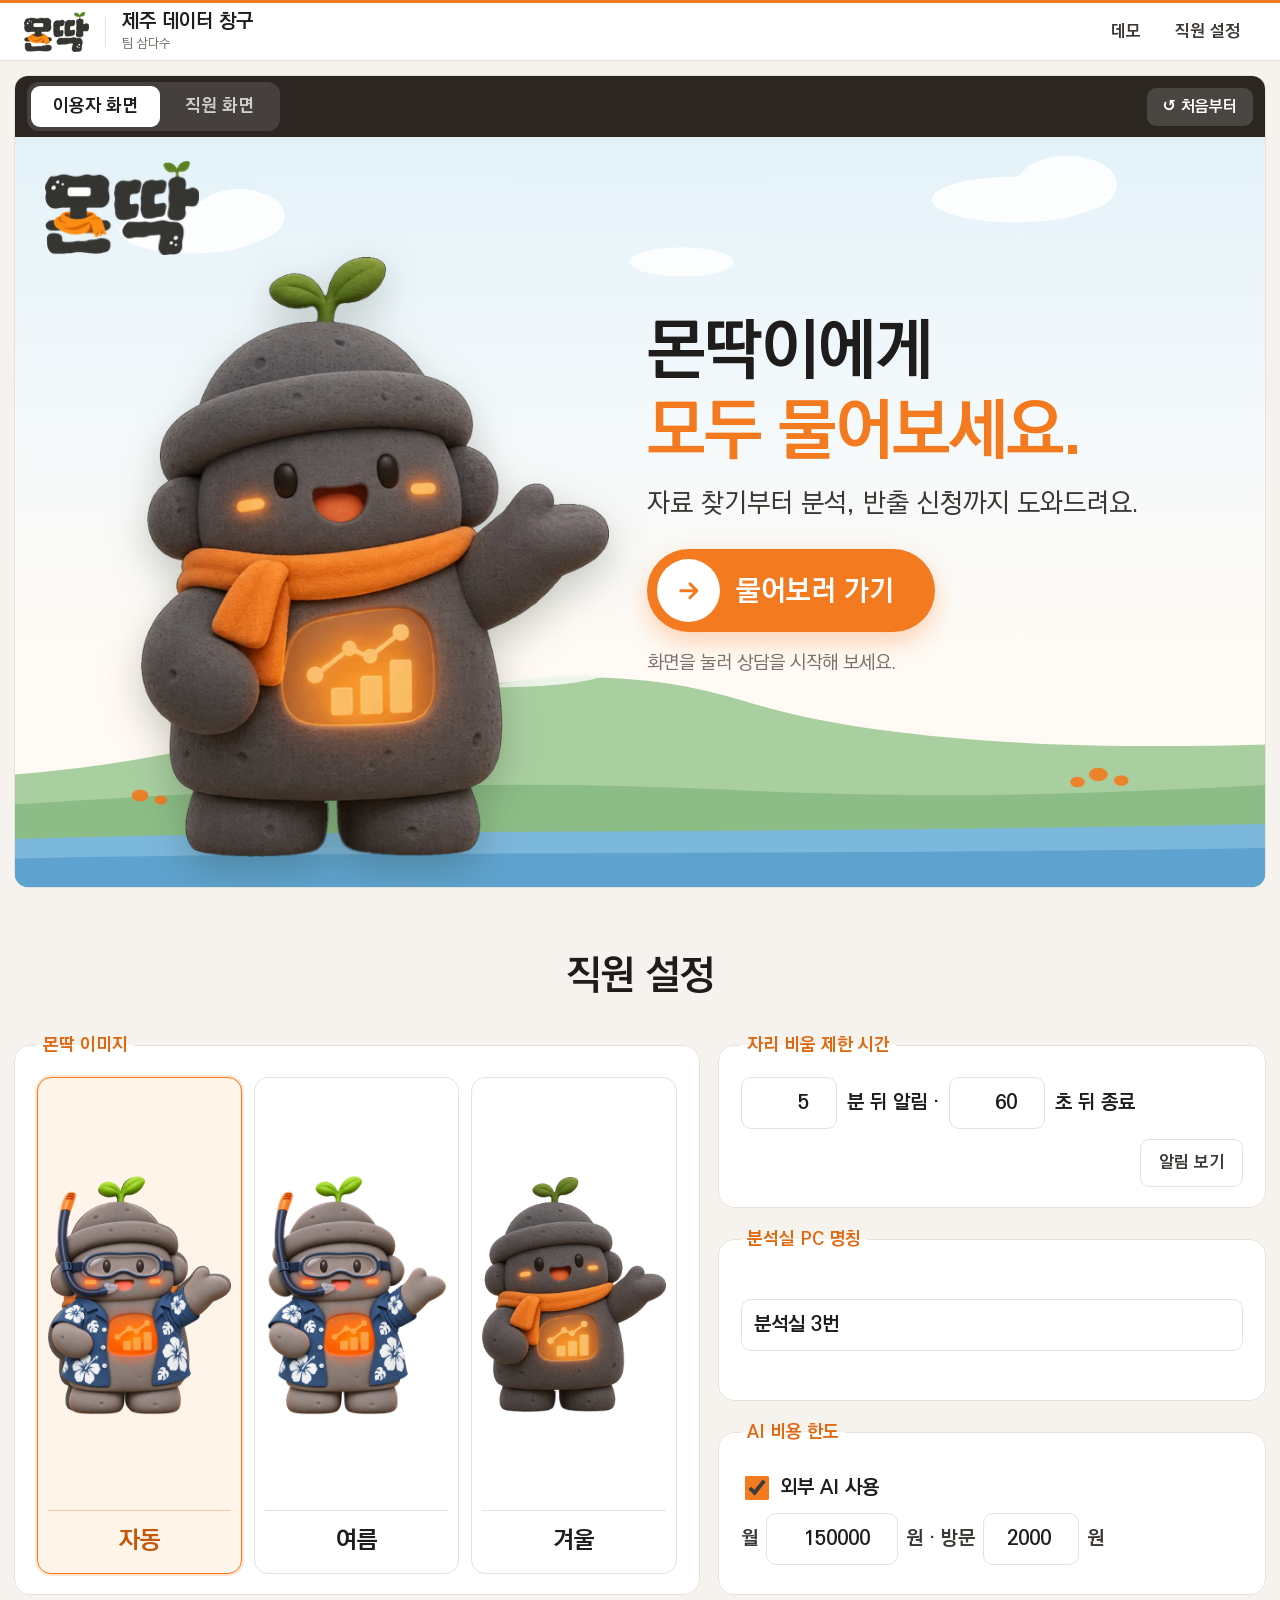
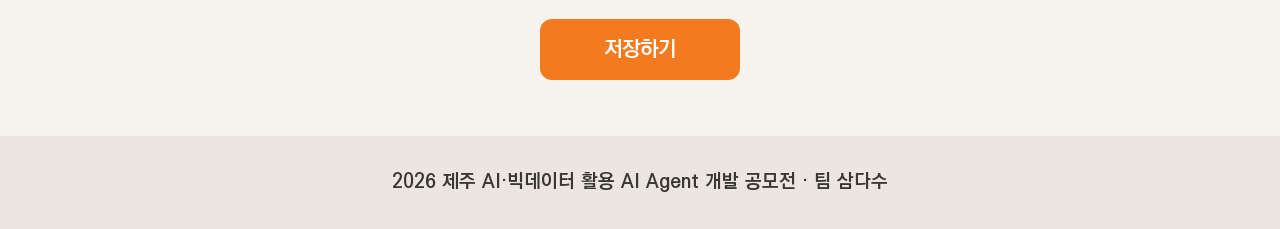
==== index.html @ b8651977 "창 이름: 제주 삼다수팀 Demo" ====
<!doctype html>
<html lang="ko">
<head>
<meta charset="utf-8">
<meta name="viewport" content="width=device-width,initial-scale=1">
<title>제주 삼다수팀 Demo</title>
<link rel="icon" href="assets/mascot-profile.png">
<link rel="stylesheet" href="site.css?v=11c91c16">
</head>
<body>
<header class="top">
  <a class="home-logo" href="#demo"><img src="assets/logo-64.png" srcset="assets/logo-64.png 1x, assets/logo-128.png 2x" alt="몬딱"></a>
  <div class="bar"></div>
  <div class="ttl"><b>제주 데이터 창구</b><span>팀 삼다수</span></div>
  <nav><a href="#demo">데모</a><a href="#settings">직원 설정</a></nav>
</header>

<section class="demo" id="demo">
  <div class="screen" id="screen">
    <div class="shead">
      <div class="seg" role="tablist">
        <button class="on" data-tab="visitor" role="tab">이용자 화면</button>
        <button data-tab="staff" role="tab">직원 화면<span class="badge hide" id="badge">0</span></button>
      </div>
      <button class="reset" id="reset">↺ 처음부터</button>
    </div>
    <div class="scaler" id="scaler">
      <iframe id="f-visitor" src="visitor.html" title="몬딱 이용자 화면"></iframe>
      <iframe id="f-staff" class="hide" src="staff.html" title="몬딱 직원 화면"></iframe>
    </div>
    <div class="alert hide" id="alert" role="alertdialog" aria-label="몬딱 새 문의">
      <div class="pic"><img src="assets/mascot-small.png" alt=""></div>
      <div class="body">
        <span class="pill">몬딱 새 문의</span>
        <div class="seat" id="al-seat"></div>
        <dl><div><dt>찾는 것</dt><dd id="al-want"></dd></div><div><dt>상황</dt><dd id="al-why"></dd></div></dl>
        <div class="btns"><button class="open" id="al-open">열기</button><button class="shut" id="al-shut">닫기</button></div>
      </div>
    </div>
    <div class="toast" id="toast" role="status"></div>
  </div>
</section>

<div class="wrap">
  <section class="settings" id="settings">
    <h2>직원 설정</h2>
    <form class="set-grid" id="set-form">
      <fieldset>
        <legend>몬딱 이미지</legend>
        <div class="mascots">
          <label class="mcard"><input type="radio" name="mascot" value="auto" checked><span class="mimg auto"><img class="a-base" src="assets/mascot-winter.png" alt=""><img class="a-summer" src="assets/mascot-summer.png" alt=""></span><b>자동</b></label>
          <label class="mcard"><input type="radio" name="mascot" value="summer"><span class="mimg"><img src="assets/mascot-summer.png" alt=""></span><b>여름</b></label>
          <label class="mcard"><input type="radio" name="mascot" value="winter"><span class="mimg"><img src="assets/mascot-winter.png" alt=""></span><b>겨울</b></label>
        </div>
      </fieldset>
      <div class="set-col">
        <fieldset>
          <legend>자리 비움 제한 시간</legend>
          <p class="line"><input type="number" name="idle_min" min="1" max="120" value="5" aria-label="알림까지 분">분 뒤 알림 · <input type="number" name="idle_sec" min="10" max="600" value="60" aria-label="종료까지 초">초 뒤 종료
            <button type="button" class="ghost" id="idle-now">알림 보기</button></p>
        </fieldset>
        <fieldset>
          <legend>분석실 PC 명칭</legend>
          <p class="line"><input type="text" name="seat" value="분석실 3번" maxlength="20" aria-label="자리 이름"></p>
        </fieldset>
        <fieldset>
          <legend>AI 비용 한도</legend>
          <p class="line"><label class="check"><input type="checkbox" name="ai" checked>외부 AI 사용</label>
            <span class="money">월 <input type="number" name="monthly" value="150000" step="10000" min="0" aria-label="월 한도">원 · 방문 <input type="number" name="visit" value="2000" step="500" min="0" aria-label="방문 한도">원</span></p>
        </fieldset>
      </div>
      <div class="set-foot"><button class="save" type="submit" id="set-save" aria-live="polite">저장하기</button></div>
    </form>
  </section>
</div>

<footer>
  <p class="c">2026 제주 AI·빅데이터 활용 AI Agent 개발 공모전 · 팀 삼다수</p>
</footer>

<script src="data.js?v=cb9f3511"></script>
<script src="site.js?v=36b14e9c"></script>
</body>
</html>
---- site.css ----
/* 몬딱 데모 페이지(바깥 틀): 평평하고 깔끔하게 — 얇은 테두리, 그림자 없음, 글은 꼭 필요한 것만. 색·글꼴은 몬딱 화면과 같게 */
@font-face{font-family:"MD KoPub";src:url("assets/fonts/KoPubWorldDotum-Medium.ttf") format("truetype");font-weight:100 599;font-display:swap}
@font-face{font-family:"MD KoPub";src:url("assets/fonts/KoPubWorldDotum-Bold.ttf") format("truetype");font-weight:600 900;font-display:swap}
:root{--o:#f47a1f;--o2:#e2680f;--ol:#fde7d4;--ol2:#fff4ea;--ink:#1f1d1b;--ink2:#3b3733;--sub:#7a726b;--line:#e8e1d9;--bg:#f6f3ee;--dark:#2b2622}
*{box-sizing:border-box}
html{scroll-behavior:smooth}
body{margin:0;font-family:"MD KoPub","KoPubWorld돋움체 Medium","Malgun Gothic","Apple SD Gothic Neo",system-ui,sans-serif;color:var(--ink);
  background:var(--bg);font-size:16px;line-height:1.5;word-break:keep-all}
.hide{display:none!important}
button{font-family:inherit}

/* 위쪽 줄 */
.top{position:sticky;top:0;z-index:30;height:61px;display:flex;align-items:center;gap:16px;padding:0 24px;background:rgba(255,255,255,.96);
  border-top:3px solid var(--o);border-bottom:1px solid var(--line)}
.home-logo img{height:40px;display:block}
.top .bar{width:1px;height:30px;background:var(--line)}
.ttl b{display:block;font-size:20px;font-weight:800;line-height:1.2;color:var(--ink)}
.ttl span{display:block;font-size:13px;color:var(--sub)}
.top nav{margin-left:auto;display:flex;gap:2px}
.top nav a{text-decoration:none;color:var(--ink2);font-weight:700;font-size:17px;padding:8px 16px;border-radius:9px}
.top nav a:hover{background:#f3efea}

/* 첫 화면: 데모 */
.demo{display:grid;grid-template-columns:minmax(0,1fr);gap:14px;padding:14px;max-width:1560px;margin:0 auto;align-items:stretch;scroll-margin-top:61px}

.screen{position:relative;border:1px solid var(--line);border-radius:14px;background:#fff;overflow:hidden;display:flex;flex-direction:column;min-width:0}
.shead{display:flex;align-items:center;gap:10px;padding:9px 12px;background:var(--dark)}
.seg{display:inline-flex;background:rgba(255,255,255,.12);border-radius:10px;padding:3px;gap:2px}
.seg button{all:unset;cursor:pointer;display:inline-flex;align-items:center;gap:6px;font-size:15.5px;font-weight:800;color:rgba(255,255,255,.75);padding:7px 16px;border-radius:8px}
.seg button.on{background:#fff;color:var(--ink)}
.seg button:focus-visible,.reset:focus-visible{outline:2px solid #fff;outline-offset:2px}
.badge{font-size:12px;font-weight:800;color:#fff;background:#e0442f;border-radius:999px;padding:0 7px;line-height:18px}
.reset{all:unset;cursor:pointer;margin-left:auto;font-size:14.5px;font-weight:700;color:#fff;background:rgba(255,255,255,.14);border-radius:8px;padding:7px 12px}
.reset:hover{background:rgba(255,255,255,.24)}
.scaler{position:relative;width:100%;overflow:hidden;background:#fff}
.scaler iframe{position:absolute;left:0;top:0;border:0;transform-origin:0 0;background:#fff}

/* 직원 PC 알림 창(프로그램의 알림 창과 같은 모양) */
.alert{position:absolute;right:18px;bottom:18px;z-index:5;width:min(580px,calc(100% - 36px));display:grid;grid-template-columns:auto minmax(0,1fr);gap:16px;align-items:center;
  background:#fff;border:1px solid var(--line);border-radius:18px;padding:22px 26px;box-shadow:0 22px 54px rgba(0,0,0,.32);animation:none}
@keyframes al-pop{0%{transform:translateY(16px) scale(.96);opacity:.6}100%{transform:none;opacity:1}}
@keyframes al-flash{0%{box-shadow:0 0 0 0 rgba(244,122,31,.55),0 22px 54px rgba(0,0,0,.32);background:#fff4ea}70%{box-shadow:0 0 0 12px rgba(244,122,31,0),0 22px 54px rgba(0,0,0,.32);background:#fff}100%{box-shadow:0 0 0 0 rgba(244,122,31,0),0 22px 54px rgba(0,0,0,.32);background:#fff}}
.alert .pic{width:124px;height:124px;border-radius:50%;background:#fff3e9;display:grid;place-items:center}
.alert .pic img{height:118px}
.alert .pill{display:inline-block;font-size:16px;font-weight:800;color:#fff;background:var(--o);border-radius:999px;padding:4px 14px}
.alert .seat{font-size:31px;font-weight:800;color:#c3570a;margin:3px 0 2px}
.alert dl{margin:0;display:grid;gap:2px}
.alert dl div{display:grid;grid-template-columns:64px minmax(0,1fr);gap:8px;font-size:18px}
.alert dt{font-weight:800;color:#4a4440}
.alert dd{margin:0;font-weight:700;overflow:hidden;text-overflow:ellipsis;white-space:nowrap}
.alert dl div:last-child dd{color:#c45206}
.alert .btns{display:flex;gap:10px;margin-top:14px}
.alert button{all:unset;cursor:pointer;font-weight:800;font-size:19px;border-radius:12px;padding:11px 34px;text-align:center}
.alert .open{background:var(--o);color:#fff}
.alert .open:hover{background:var(--o2)}
.alert .shut{border:1px solid #ded6ce;background:#fff}
.toast{position:absolute;left:50%;top:62px;transform:translate(-50%,-8px);z-index:6;background:var(--dark);color:#fff;border-radius:999px;padding:9px 20px;font-size:15px;font-weight:700;
  opacity:0;pointer-events:none;transition:.22s;max-width:calc(100% - 40px);white-space:nowrap}
.toast.show{opacity:1;transform:translate(-50%,0);pointer-events:auto;cursor:pointer}

/* 직원 설정 */
.wrap{max-width:1120px;margin:0 auto;padding:44px 14px 56px}
.settings{scroll-margin-top:80px}
.settings h2{margin:0 0 22px;text-align:center;font-size:34px;font-weight:800;letter-spacing:-.02em}
.set-grid{display:grid;grid-template-columns:minmax(0,1fr) minmax(0,1fr);gap:14px}
.set-col{display:grid;gap:14px}
fieldset{margin:0;border:1px solid var(--line);border-radius:14px;padding:14px 18px 16px;min-width:0;background:#fff}
legend{font-size:15px;font-weight:800;color:var(--o2);padding:0 6px}
.mascots{display:grid;grid-template-columns:repeat(3,minmax(0,1fr));gap:8px;height:100%}
.mcard{display:grid;justify-items:center;align-content:end;gap:4px;border:1px solid var(--line);border-radius:12px;padding:10px 6px;cursor:pointer;position:relative;background:#fff}
.mcard input{position:absolute;opacity:0;pointer-events:none}
.mcard:has(input:checked){border-color:var(--o);background:var(--ol2);box-shadow:0 0 0 2px var(--ol)}
.mcard:has(input:focus-visible){outline:3px solid #2f6fd0;outline-offset:2px}
.mimg{height:150px;display:flex;align-items:flex-end;justify-content:center;gap:2px}
.mimg img{height:146px;max-width:100%;object-fit:contain}
.mimg img+img{height:110px}
.mimg:has(img+img) img:first-child{height:110px}
.mcard b{font-size:17px;font-weight:800}
.line{margin:0;display:flex;align-items:center;gap:8px;flex-wrap:wrap;font-size:17px;font-weight:700}
input[type=number],input[type=text]{font:inherit;font-size:17px;font-weight:700;border:1px solid var(--line);border-radius:9px;padding:7px 10px;background:#fff;color:var(--ink)}
input[type=number]{width:84px;text-align:right}
input[name=monthly]{width:112px}
input[type=text]{width:100%}
input:focus{outline:none;border-color:var(--o);box-shadow:0 0 0 3px rgba(244,122,31,.15)}
.check{display:inline-flex;align-items:center;gap:8px;cursor:pointer;margin-right:8px}
.check input{width:20px;height:20px;accent-color:var(--o)}
.money{display:inline-flex;align-items:center;gap:8px;flex-wrap:wrap;color:var(--ink2)}
.ghost{all:unset;cursor:pointer;margin-left:auto;border:1px solid var(--line);background:#fff;color:var(--ink2);border-radius:9px;padding:7px 14px;font-weight:700;font-size:15px}
.ghost:hover{border-color:var(--o);color:var(--o2)}
.set-foot{grid-column:1/-1;display:flex;align-items:center;justify-content:center;gap:14px;flex-wrap:wrap;margin-top:6px}
.save{all:unset;cursor:pointer;background:var(--o);color:#fff;font-weight:800;font-size:18px;border-radius:10px;padding:12px 44px}
.save:hover{background:var(--o2)}
.save:focus-visible,.ghost:focus-visible{outline:3px solid #2f6fd0;outline-offset:2px}
#set-msg{font-weight:800;color:#2e9a5f}
#set-msg:empty{display:none}

footer{background:#ebe6df;padding:22px 16px;text-align:center;color:var(--ink2);font-size:14.5px}
footer p{margin:2px 0}
footer .c{color:var(--sub);font-size:13.5px}

@media (max-width:1100px){
  .demo{grid-template-columns:1fr}
  .set-grid{grid-template-columns:1fr}
}
@media (max-width:640px){
  .top{padding:0 12px;gap:10px}
  .ttl span,.top .bar{display:none}
  .top nav a{padding:8px 10px;font-size:15px}
  .alert{grid-template-columns:1fr}
  .alert .pic{display:none}
  .toast{white-space:normal;text-align:center}
}

/* 자동 그림: 위 여름(상반기) · 아래 기본(하반기) */
.mimg.auto{flex-direction:column;align-items:stretch;justify-content:center;gap:4px}
.mimg.auto .half{display:flex;align-items:center;justify-content:center;gap:8px;height:71px}
.mimg.auto .half img{height:70px;max-width:none}
.mimg.auto small{font-size:14px;font-weight:800;color:var(--o2);width:46px;text-align:left}
.mimg.auto img+img,.mimg.auto:has(img+img) img:first-child{height:70px}

/* 누르고 싶게: 알림 창 [열기] */
/* 직원이 답한 뒤 이용자 화면으로 돌아올 때 */
@keyframes site-in{from{opacity:.25}to{opacity:1}}
.fade-in{animation:site-in .22s ease-out}


/* 직원 설정: 전체를 크게(11/18 밤) — 몬딱 그림은 칸에 맞춰 비율 그대로 키움 */
.wrap{max-width:1320px}
.settings h2{font-size:40px;margin-bottom:26px}
@media (min-width:1101px){.set-grid{grid-template-columns:minmax(0,1.25fr) minmax(0,1fr)}}
.set-grid{gap:18px}
.set-col{gap:18px;grid-auto-rows:1fr}
.set-col fieldset{display:flex;flex-direction:column;justify-content:center}
fieldset{padding:18px 22px 20px;border-radius:16px}
legend{font-size:18px}
.mascots{gap:12px}
.mcard{padding:12px 8px 12px;gap:8px;border-radius:14px}
.mimg{height:260px;width:100%}
.mimg:not(.auto) img{height:100%;width:100%;max-width:100%;object-fit:contain}
.mimg.auto .half{height:127px;gap:10px}
.mimg.auto .half img,.mimg.auto img+img,.mimg.auto:has(img+img) img:first-child{height:126px;width:auto}
.mimg.auto small{font-size:17px;width:56px}
.mcard b{font-size:21px}
.line{font-size:20px;gap:10px}
input[type=number],input[type=text]{font-size:20px;padding:10px 12px;border-radius:10px}
input[type=number]{width:96px}
input[name=monthly]{width:132px}
.check input{width:24px;height:24px}
.ghost{font-size:17px;padding:10px 18px}
.save{font-size:21px;padding:15px 60px;border-radius:12px}
.save{min-width:200px;text-align:center;box-sizing:border-box}
.save.done{background:#2e9a5f}
@media (max-width:640px){
  .mimg{height:170px}
  .mimg.auto .half{height:82px;gap:4px}
  .mimg.auto .half img,.mimg.auto img+img,.mimg.auto:has(img+img) img:first-child{height:80px}
  .mimg.auto small{font-size:13px;width:40px}
  .mcard b{font-size:18px}
}

/* 화면 위 단추(이용자 화면·직원 화면·처음부터): 크게 */
.shead{padding:12px 16px;gap:14px}
.seg{border-radius:14px;padding:5px;gap:4px}
.seg button{font-size:21px;padding:12px 30px;border-radius:11px;gap:8px}
.badge{font-size:15px;line-height:24px;padding:0 9px}
.reset{font-size:19px;padding:12px 22px;border-radius:11px}
@media (max-width:640px){.seg button{font-size:16px;padding:9px 14px}.reset{font-size:15px;padding:9px 12px}}
.mcard{align-content:center}
footer{padding:30px 16px}footer .c{font-size:19px;font-weight:700;color:var(--ink2)}

/* 몬딱 그림 칸 정리(11/18 밤): 이름은 맨 아래 크게, 그림은 가운데 같은 크기, 자동은 위아래 칸을 은은하게 나눔 */
.mcard{display:flex;flex-direction:column;align-items:stretch;align-content:normal;gap:0;padding:12px 10px 0}
.mimg,.mimg.auto{flex:1;height:auto;min-height:270px;width:auto;display:flex;align-items:center;justify-content:center}
.mimg:not(.auto) img{height:240px;width:100%;max-width:100%;object-fit:contain}
.mcard b{display:block;text-align:center;font-size:24px;font-weight:800;padding:12px 0 14px;margin-top:10px;border-top:1px solid var(--line)}
.mcard:has(input:checked) b{border-top-color:#f3c9a3;color:#c3570a}
.mimg.auto{flex-direction:column;align-items:stretch;justify-content:stretch;gap:6px}
.mimg.auto .half{flex:1;height:auto;display:grid;grid-template-columns:minmax(0,1fr) auto;align-items:center;gap:6px;padding:4px 10px 4px 4px;border-radius:12px}
.mimg.auto .half:first-child{background:rgba(70,150,210,.08)}
.mimg.auto .half:last-child{background:rgba(120,110,100,.07)}
.mimg.auto .half img,.mimg.auto img+img,.mimg.auto:has(img+img) img:first-child{height:118px;width:100%;object-fit:contain}
.mimg.auto small{font-size:19px;font-weight:800;width:auto;color:var(--o2)}
@media (max-width:640px){
  .mimg,.mimg.auto{min-height:170px}
  .mimg:not(.auto) img{height:150px}
  .mimg.auto .half img,.mimg.auto img+img,.mimg.auto:has(img+img) img:first-child{height:72px}
  .mimg.auto small{font-size:13px}
  .mcard b{font-size:18px;padding:8px 0 10px}
}
/* 알림 창 [열기]: 살짝 작아졌다 커지기 */
#al-open{animation:site-squeeze 1.1s ease-in-out infinite}

/* 자동: 기본 그림부터 여름 그림과 번갈아 바뀜(칸 나누지 않음) */
.mimg.auto{position:relative;display:block;flex:1;min-height:270px;gap:0}
.mimg.auto img,.mimg.auto img+img,.mimg.auto:has(img+img) img:first-child{position:absolute;inset:0;margin:auto;height:240px;width:100%;object-fit:contain}
.mimg.auto .a-base{animation:auto-base 2.8s ease-in-out infinite}
.mimg.auto .a-summer{animation:auto-summer 2.8s ease-in-out infinite}
@keyframes auto-base{0%,42%{opacity:1}50%,92%{opacity:0}100%{opacity:1}}
@keyframes auto-summer{0%,42%{opacity:0}50%,92%{opacity:1}100%{opacity:0}}
@media (max-width:640px){.mimg.auto{min-height:170px}.mimg.auto img,.mimg.auto img+img,.mimg.auto:has(img+img) img:first-child{height:150px}}
/* [열기]: 글씨가 번지지 않게 가장자리만 들어왔다 나감 */
@keyframes site-squeeze{0%,100%{clip-path:inset(-40px round 12px)}50%{clip-path:inset(4px round 12px)}}
/* 직원 알림: 화면 틀이 아니라 브라우저 창 오른쪽 아래 끝에(실제 PC 알림처럼) */
.alert{position:fixed;right:20px;bottom:20px;z-index:50}
/* 화면 위 단추 줄: 조금 낮고 좁게(데모 화면이 더 위로 올라오게) */
.shead{padding:6px 12px;gap:10px}
.seg{border-radius:12px;padding:4px;gap:3px}
.seg button{font-size:18px;padding:7px 22px;border-radius:9px}
.reset{font-size:16px;padding:7px 16px;border-radius:9px}
.alert dt{text-align:center}          /* 찾는 것·상황 이름표를 칸 가운데로 */
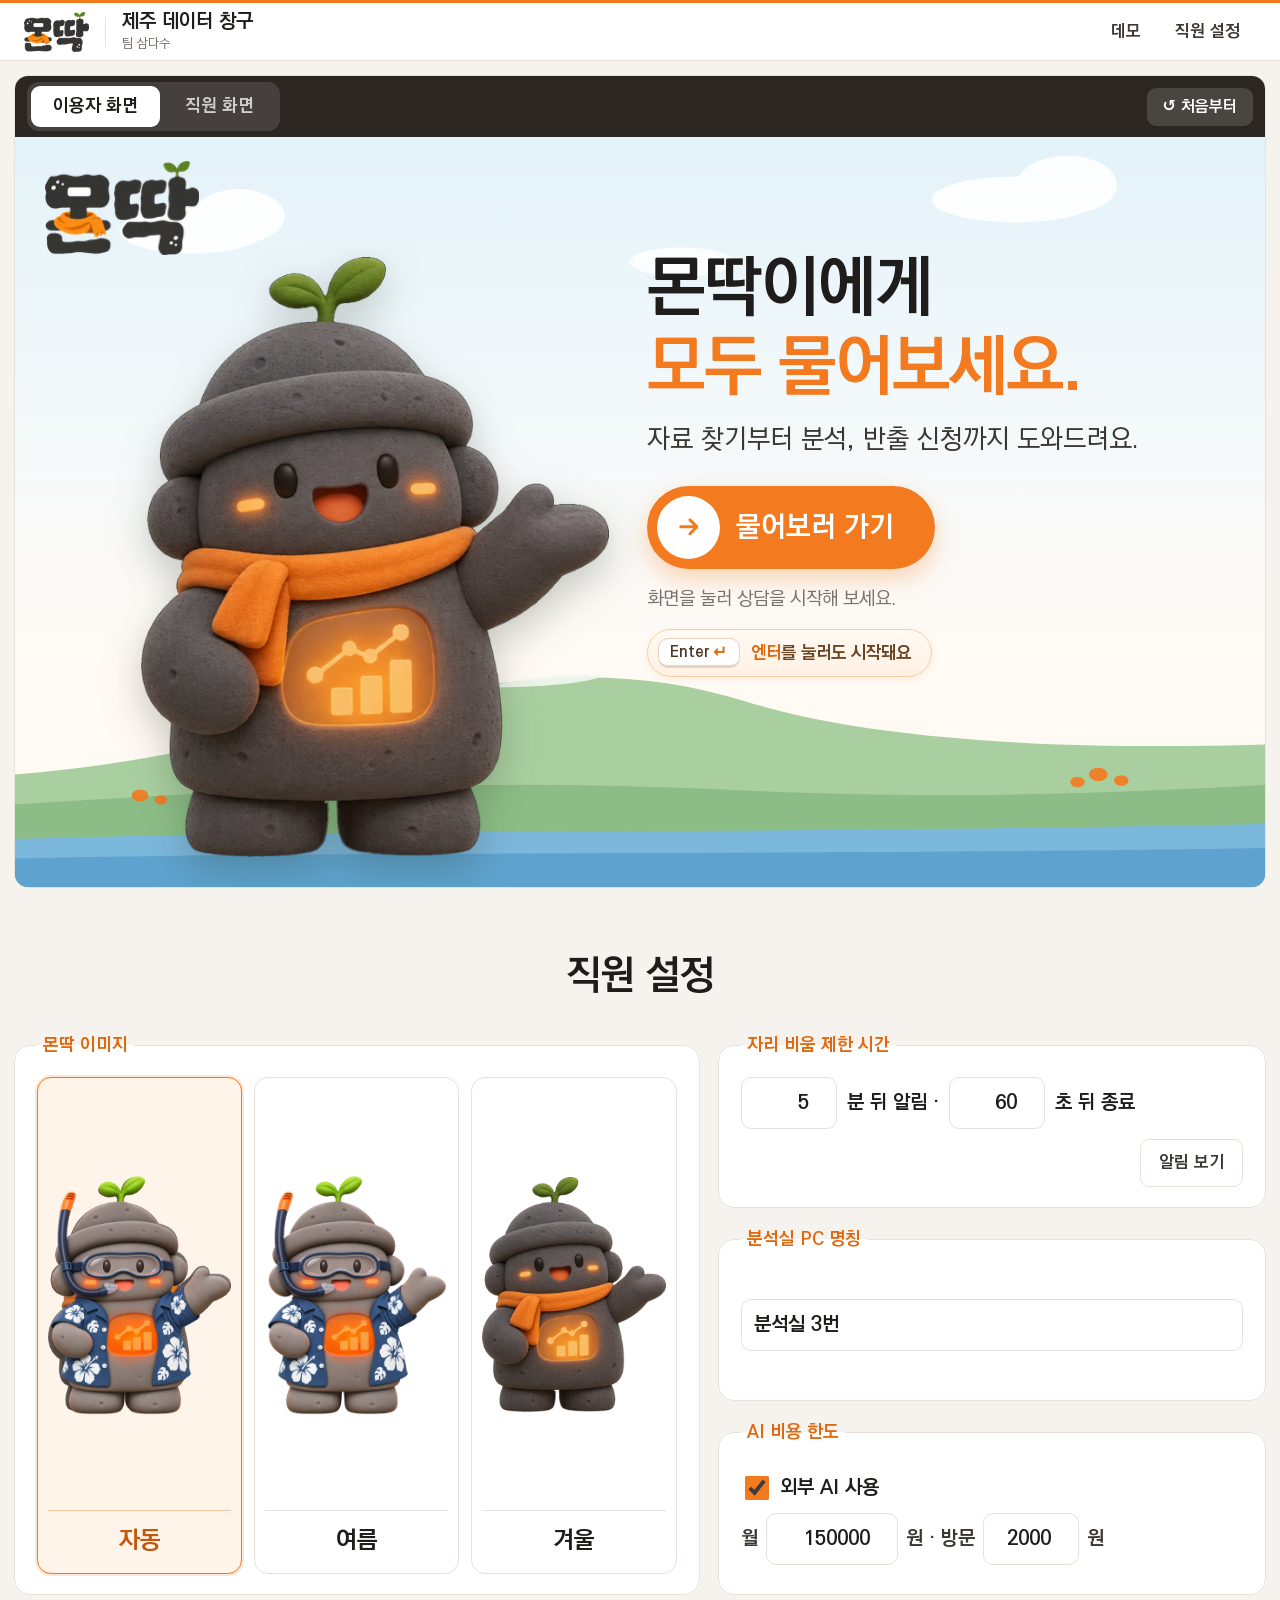
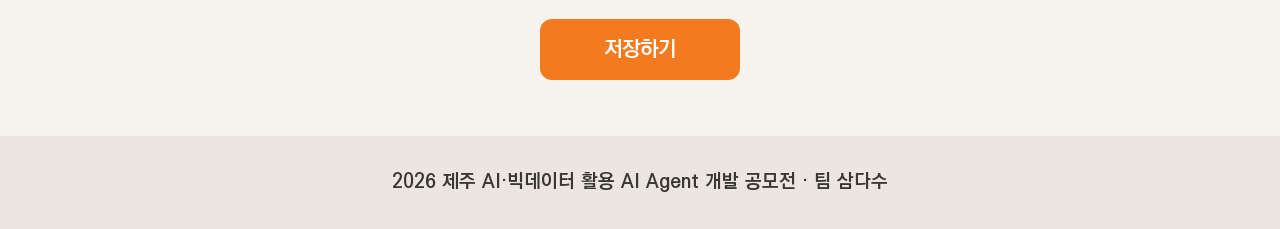
==== commit 00fae2e1: "최종 데모: 상담 대화 늘림, 모든 화면 엔터 안내, 반출함 제목 구분" ====
--- a/index.html
+++ b/index.html
@@ -78,7 +78,7 @@
   <p class="c">2026 제주 AI·빅데이터 활용 AI Agent 개발 공모전 · 팀 삼다수</p>
 </footer>
 
-<script src="data.js?v=cb9f3511"></script>
-<script src="site.js?v=36b14e9c"></script>
+<script src="data.js?v=b1b8fdfd"></script>
+<script src="site.js?v=dceba2ed"></script>
 </body>
 </html>
